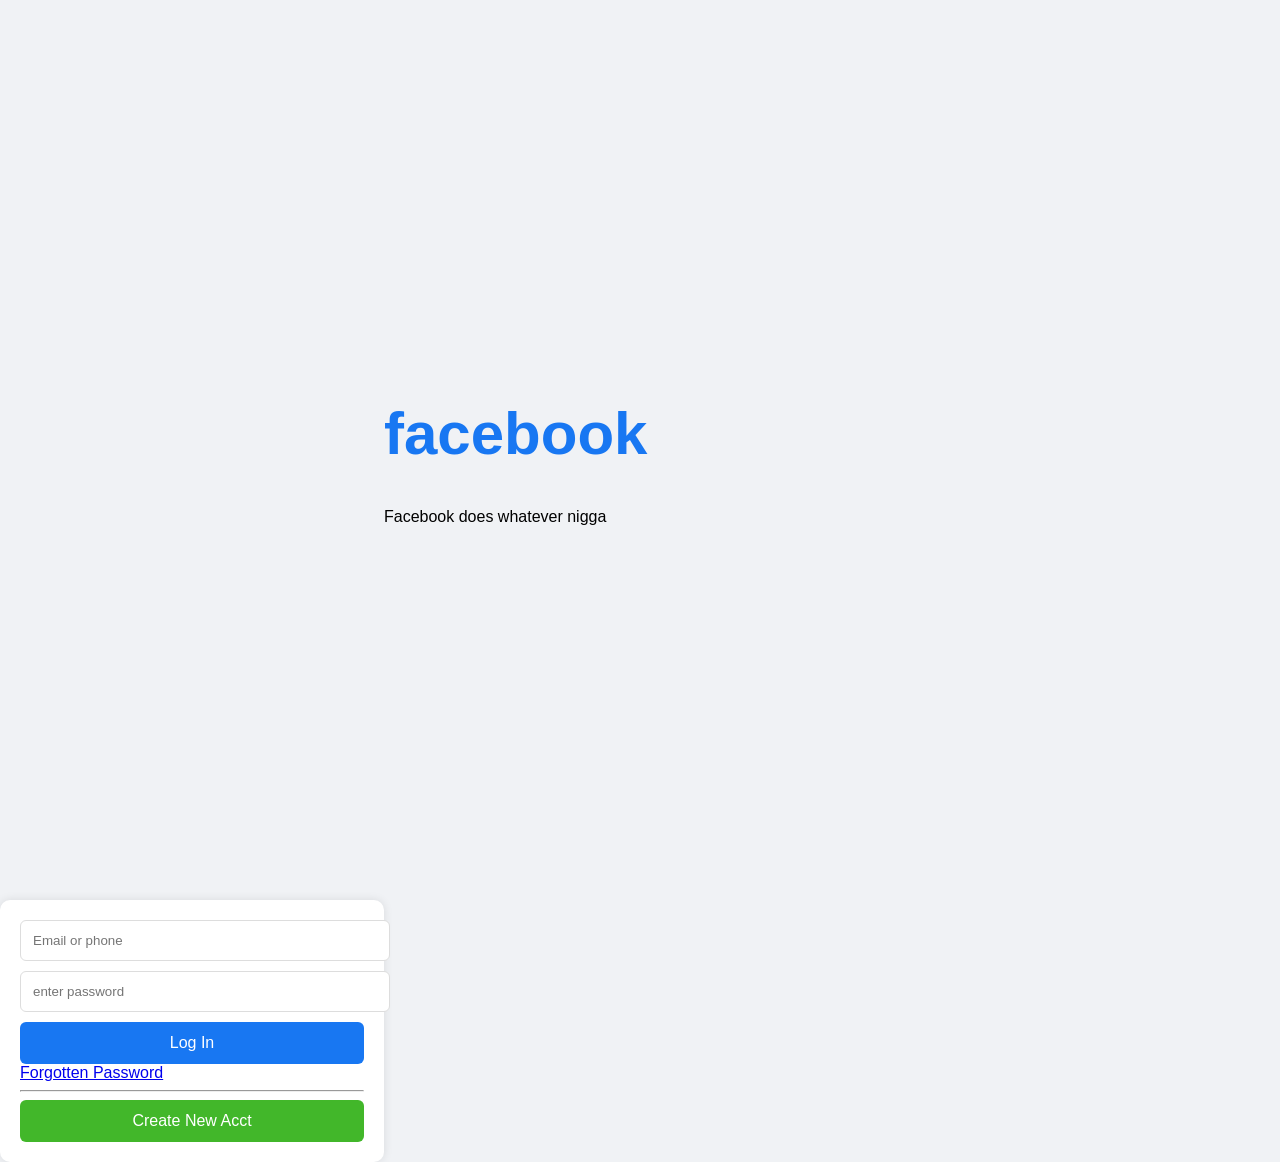
==== index.html @ 6bd6137e "Add files via upload" ====
<!DOCTYPE html>
<html>
    <head>
        <title>Facebook Login</title>
        <link rel="stylesheet" href="style.css">
    </head>
    <body>
        <div class="container">
            <div class="left">
            <h1 class="logo">facebook</h1>
            <p>Facebook does whatever nigga</p>
            </div>
        </div>
        <div class="right">
            <form class="login-box">
                <input type="text" placeholder="Email or phone">
                <input type="password" placeholder="enter password">
                <button>Log In</button>
                <a href="#">Forgotten Password</a>
                <hr>
                <button class="create">Create New Acct</button>
            </form>
        </div>
    </body>
</html>
---- style.css ----
body{
margin: 0;
font-family: Arial, helvetica, sans-serif;
background: #f0f2f5;
}
.container{
    display: flex;
    justify-content: center;
    align-items: center;
    height: 100vh;
}
.left{
    width: 40%;
}
.logo{
color: #1877f2;
font-size: 60px;
}
.right{
    width: 30%;
}
.login-box{
    background: white;
    padding: 20px;
    border-radius: 10px;
    box-shadow: 0 0 10px rgba(0,0,0,0.1);
}
input{
    width: 100%;
    padding: 12px;
    margin-bottom: 10px;
    border: 1px solid #ddd;
    border-radius: 6px;
}
button{
    width: 100%;
    padding: 12px;
    background: #1877f2;
    color: white;
    border: none;
    border-radius: 6px;
    font-size: 16px;
}
.create{
    background: #42b72a;
}
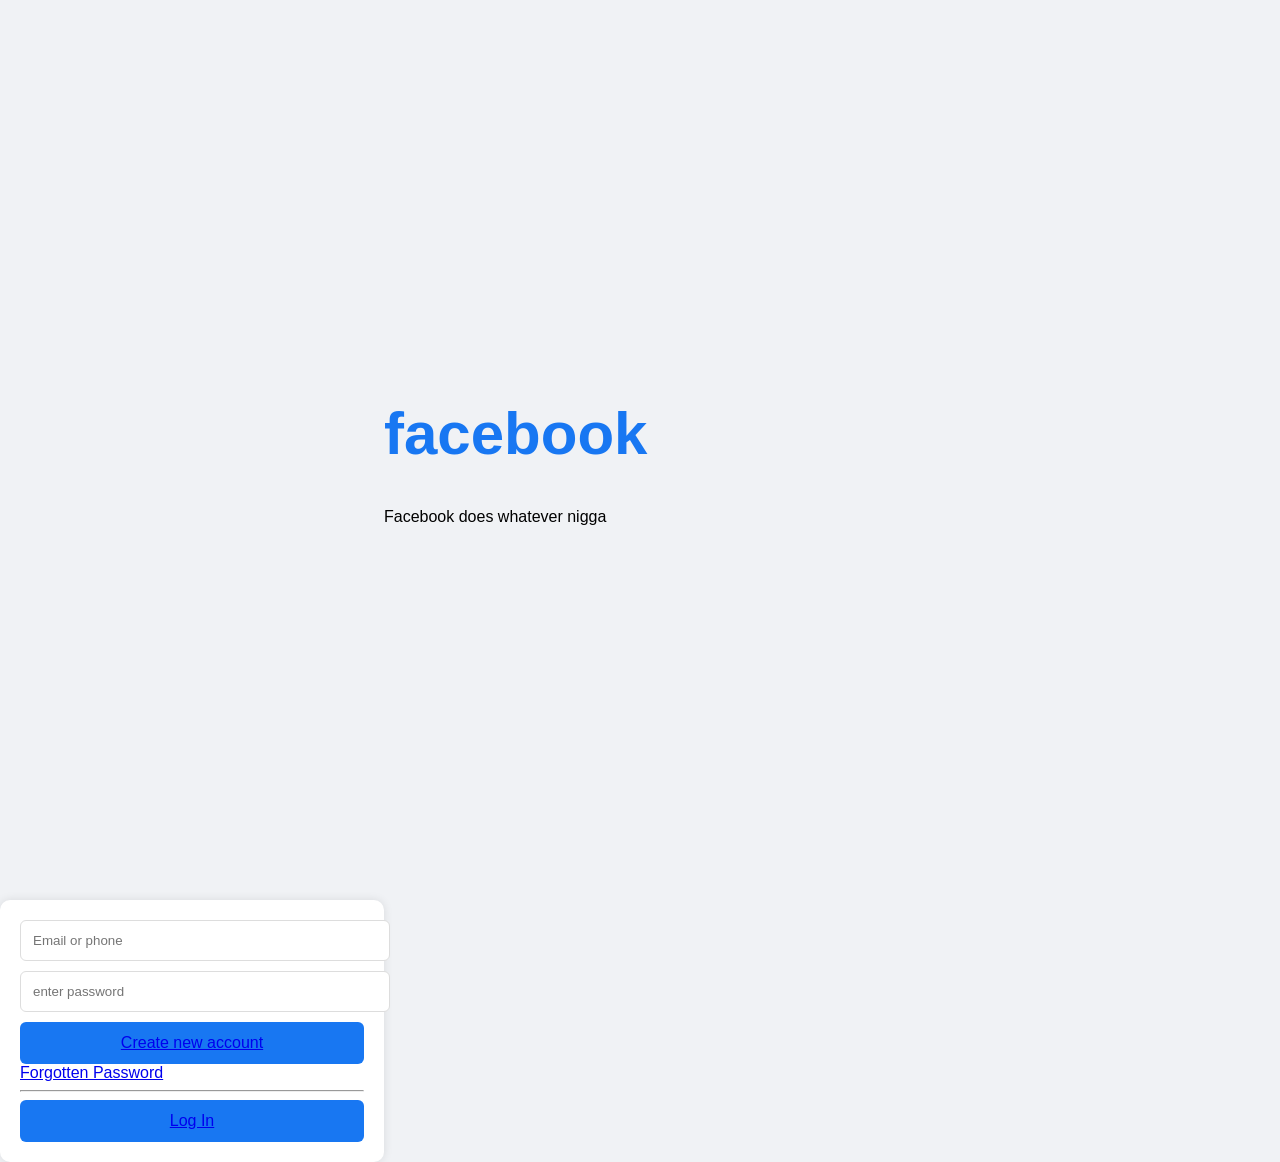
==== commit bd9347af: "Add files via upload" ====
--- a/index.html
+++ b/index.html
@@ -15,10 +15,10 @@
             <form class="login-box">
                 <input type="text" placeholder="Email or phone">
                 <input type="password" placeholder="enter password">
-                <button>Log In</button>
+                <button><a href="signup.html">Create new account</a></button>
                 <a href="#">Forgotten Password</a>
                 <hr>
-                <button class="create">Create New Acct</button>
+                <button><a href="home.html">Log In</a></button>
             </form>
         </div>
     </body>
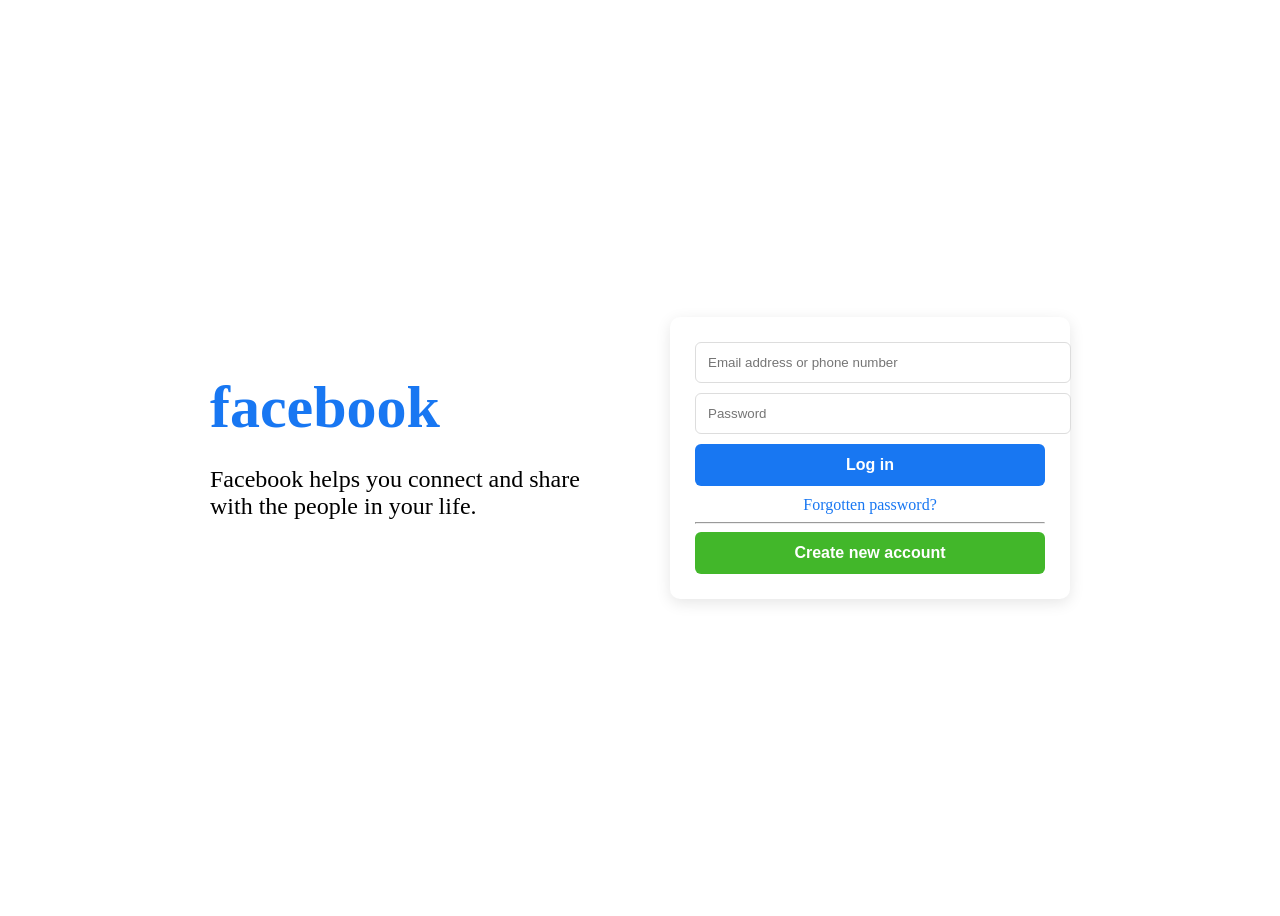
==== commit 9c16d8f0: "Add files via upload" ====
--- a/index.html
+++ b/index.html
@@ -1,25 +1,41 @@
 <!DOCTYPE html>
-<html>
-    <head>
-        <title>Facebook Login</title>
-        <link rel="stylesheet" href="style.css">
-    </head>
-    <body>
-        <div class="container">
-            <div class="left">
-            <h1 class="logo">facebook</h1>
-            <p>Facebook does whatever nigga</p>
-            </div>
-        </div>
-        <div class="right">
-            <form class="login-box">
-                <input type="text" placeholder="Email or phone">
-                <input type="password" placeholder="enter password">
-                <button><a href="signup.html">Create new account</a></button>
-                <a href="#">Forgotten Password</a>
-                <hr>
-                <button><a href="home.html">Log In</a></button>
-            </form>
-        </div>
-    </body>
-</html>+<html lang="en">
+<head>
+  <meta charset="UTF-8">
+  <title>Facebook - Login</title>
+  <link rel="stylesheet" href="style.css">
+</head>
+<body>
+
+<div class="container">
+
+  <div class="left">
+    <h1 class="logo">facebook</h1>
+    <p class="tagline">Facebook helps you connect and share with the people in your life.</p>
+  </div>
+
+  <div class="right">
+    <div class="login-box">
+
+      <form id="loginForm">
+        <input type="text" placeholder="Email address or phone number" required>
+        <input type="password" placeholder="Password" required>
+
+        <button type="submit" class="login-btn">Log in</button>
+      </form>
+
+      <a href="#" class="forgot">Forgotten password?</a>
+
+      <hr>
+
+      <button class="create-btn" onclick="goToSignup()">Create new account</button>
+
+    </div>
+  </div>
+
+</div>
+
+<script src="script.js"></script>
+</body>
+</html>
+
--- a/style.css
+++ b/style.css
@@ -1,46 +1,197 @@
-body{
-margin: 0;
-font-family: Arial, helvetica, sans-serif;
-background: #f0f2f5;
+<style>
+body {
+  margin: 0;
+  font-family: Arial, Helvetica, sans-serif;
+  background: #f0f2f5;
 }
-.container{
-    display: flex;
-    justify-content: center;
-    align-items: center;
-    height: 100vh;
+
+/* LOGIN PAGE */
+.container {
+  display: flex;
+  justify-content: center;
+  align-items: center;
+  height: 100vh;
+  gap: 60px;
 }
-.left{
-    width: 40%;
+
+.logo {
+  color: #1877f2;
+  font-size: 60px;
+  margin: 0;
 }
-.logo{
-color: #1877f2;
-font-size: 60px;
+
+.tagline {
+  font-size: 24px;
+  width: 400px;
 }
-.right{
-    width: 30%;
+
+.login-box {
+  background: white;
+  padding: 25px;
+  width: 350px;
+  border-radius: 10px;
+  box-shadow: 0 4px 15px rgba(0,0,0,0.1);
 }
-.login-box{
-    background: white;
-    padding: 20px;
-    border-radius: 10px;
-    box-shadow: 0 0 10px rgba(0,0,0,0.1);
+
+.login-box input {
+  width: 100%;
+  padding: 12px;
+  margin-bottom: 10px;
+  border: 1px solid #ddd;
+  border-radius: 6px;
 }
-input{
-    width: 100%;
-    padding: 12px;
-    margin-bottom: 10px;
-    border: 1px solid #ddd;
-    border-radius: 6px;
+
+.login-btn {
+  width: 100%;
+  padding: 12px;
+  background: #1877f2;
+  color: white;
+  border: none;
+  border-radius: 6px;
+  font-size: 16px;
+  font-weight: bold;
 }
-button{
-    width: 100%;
-    padding: 12px;
-    background: #1877f2;
-    color: white;
-    border: none;
-    border-radius: 6px;
-    font-size: 16px;
+
+.forgot {
+  display: block;
+  text-align: center;
+  margin-top: 10px;
+  color: #1877f2;
+  text-decoration: none;
 }
-.create{
-    background: #42b72a;
-}+
+.create-btn {
+  width: 100%;
+  padding: 12px;
+  background: #42b72a;
+  color: white;
+  border: none;
+  border-radius: 6px;
+  font-size: 16px;
+  font-weight: bold;
+}
+
+/* SIGNUP PAGE */
+.signup-container {
+  display: flex;
+  justify-content: center;
+  align-items: center;
+  height: 100vh;
+}
+
+.signup-box {
+  background: white;
+  padding: 30px;
+  width: 400px;
+  border-radius: 10px;
+  box-shadow: 0 4px 15px rgba(0,0,0,0.1);
+}
+
+.logo-center {
+  color: #1877f2;
+  text-align: center;
+}
+
+.row {
+  display: flex;
+  gap: 10px;
+}
+
+.signup-box input {
+  width: 100%;
+  padding: 10px;
+  margin-bottom: 10px;
+  border: 1px solid #ddd;
+  border-radius: 6px;
+}
+
+.signup-btn {
+  width: 100%;
+  padding: 12px;
+  background: #42b72a;
+  color: white;
+  border: none;
+  border-radius: 6px;
+  font-size: 16px;
+  font-weight: bold;
+}
+
+.gender {
+  display: flex;
+  gap: 10px;
+  margin-bottom: 10px;
+}
+
+.login-link {
+  text-align: center;
+}
+
+/* HOMEPAGE */
+.topbar {
+  background: white;
+  display: flex;
+  justify-content: space-between;
+  padding: 15px 30px;
+  box-shadow: 0 2px 10px rgba(0,0,0,0.1);
+}
+
+.logo-small {
+  color: #1877f2;
+}
+
+.logout {
+  background: #1877f2;
+  color: white;
+  border: none;
+  padding: 10px 15px;
+  border-radius: 6px;
+}
+
+.home-container {
+  display: flex;
+  padding: 20px;
+  gap: 20px;
+}
+
+.sidebar {
+  width: 250px;
+  background: white;
+  padding: 20px;
+  border-radius: 10px;
+}
+
+.feed {
+  flex: 1;
+}
+
+.post-box {
+  background: white;
+  padding: 15px;
+  border-radius: 10px;
+  margin-bottom: 20px;
+}
+
+.post-box textarea {
+  width: 100%;
+  height: 80px;
+  border: 1px solid #ddd;
+  border-radius: 6px;
+  padding: 10px;
+}
+
+.post-box button {
+  margin-top: 10px;
+  padding: 10px 15px;
+  background: #1877f2;
+  color: white;
+  border: none;
+  border-radius: 6px;
+}
+
+.post {
+  background: white;
+  padding: 15px;
+  border-radius: 10px;
+  margin-bottom: 15px;
+}
+</style>
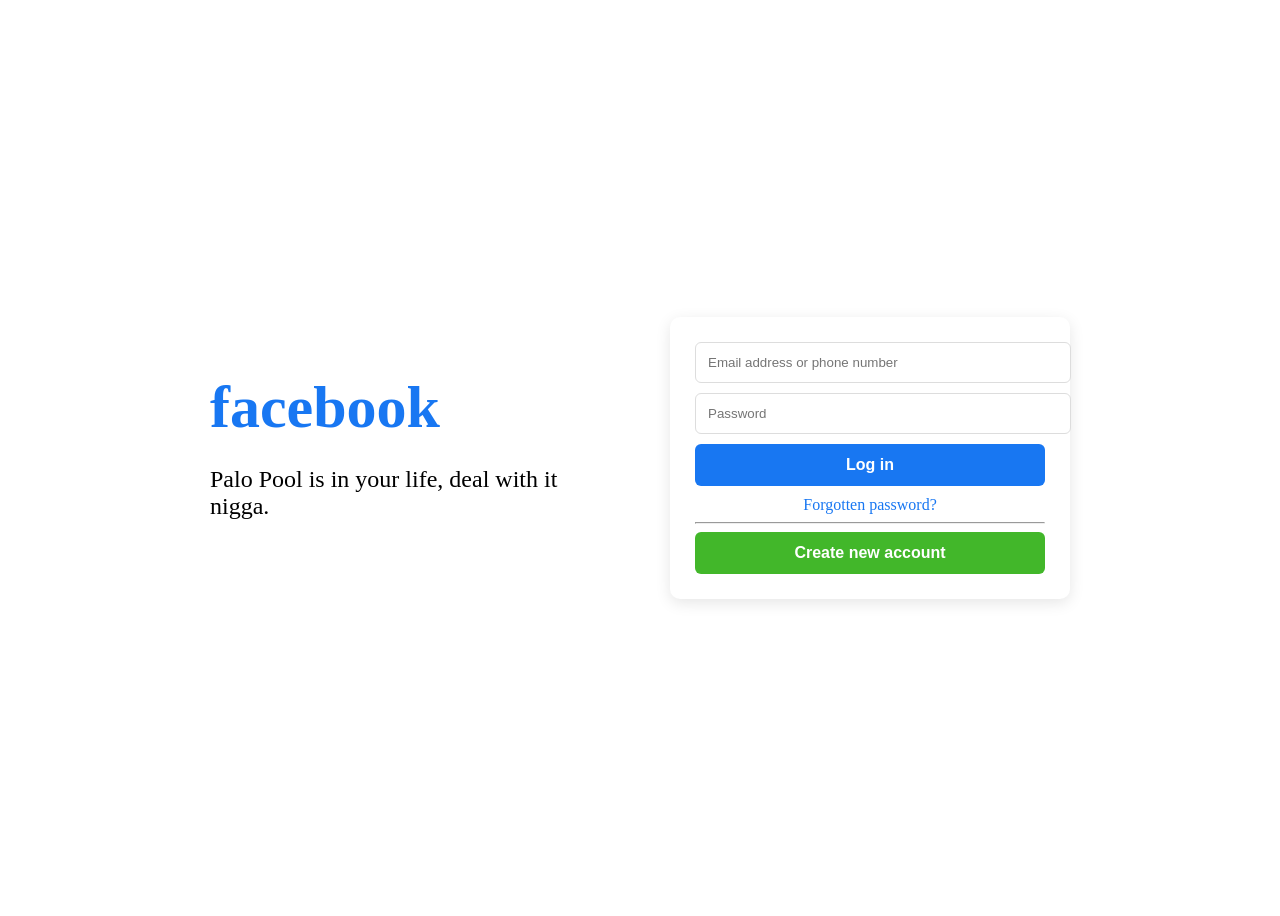
==== commit 771129d6: "Add files via upload" ====
--- a/index.html
+++ b/index.html
@@ -11,7 +11,7 @@
 
   <div class="left">
     <h1 class="logo">facebook</h1>
-    <p class="tagline">Facebook helps you connect and share with the people in your life.</p>
+    <p class="tagline">Palo Pool is in your life, deal with it nigga.</p>
   </div>
 
   <div class="right">
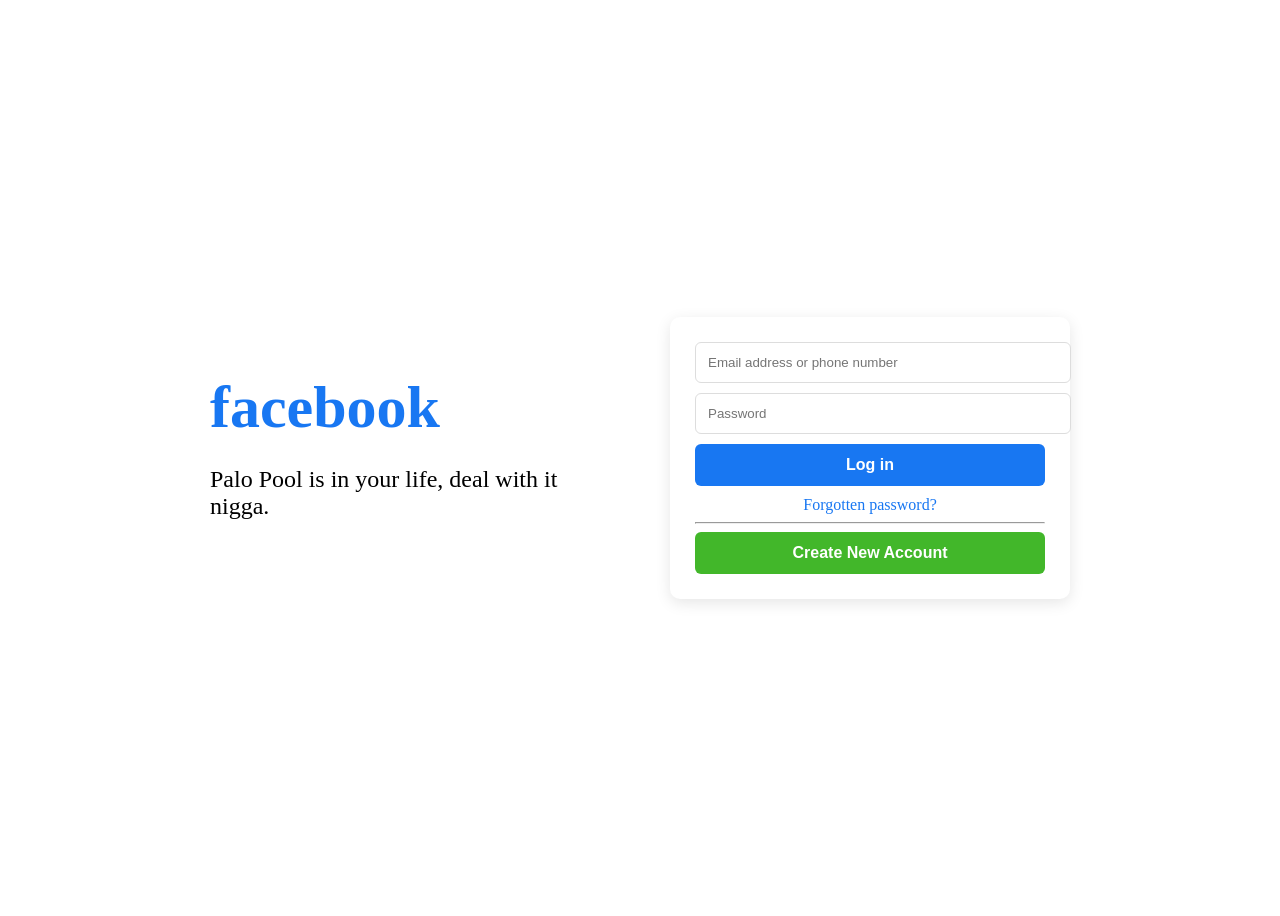
==== commit b7fae6c9: "Add files via upload" ====
--- a/index.html
+++ b/index.html
@@ -28,7 +28,8 @@
 
       <hr>
 
-      <button class="create-btn" onclick="goToSignup()">Create new account</button>
+      <a href="signup.html"><button class="create-btn">Create New Account</button>
+    </a>
 
     </div>
   </div>
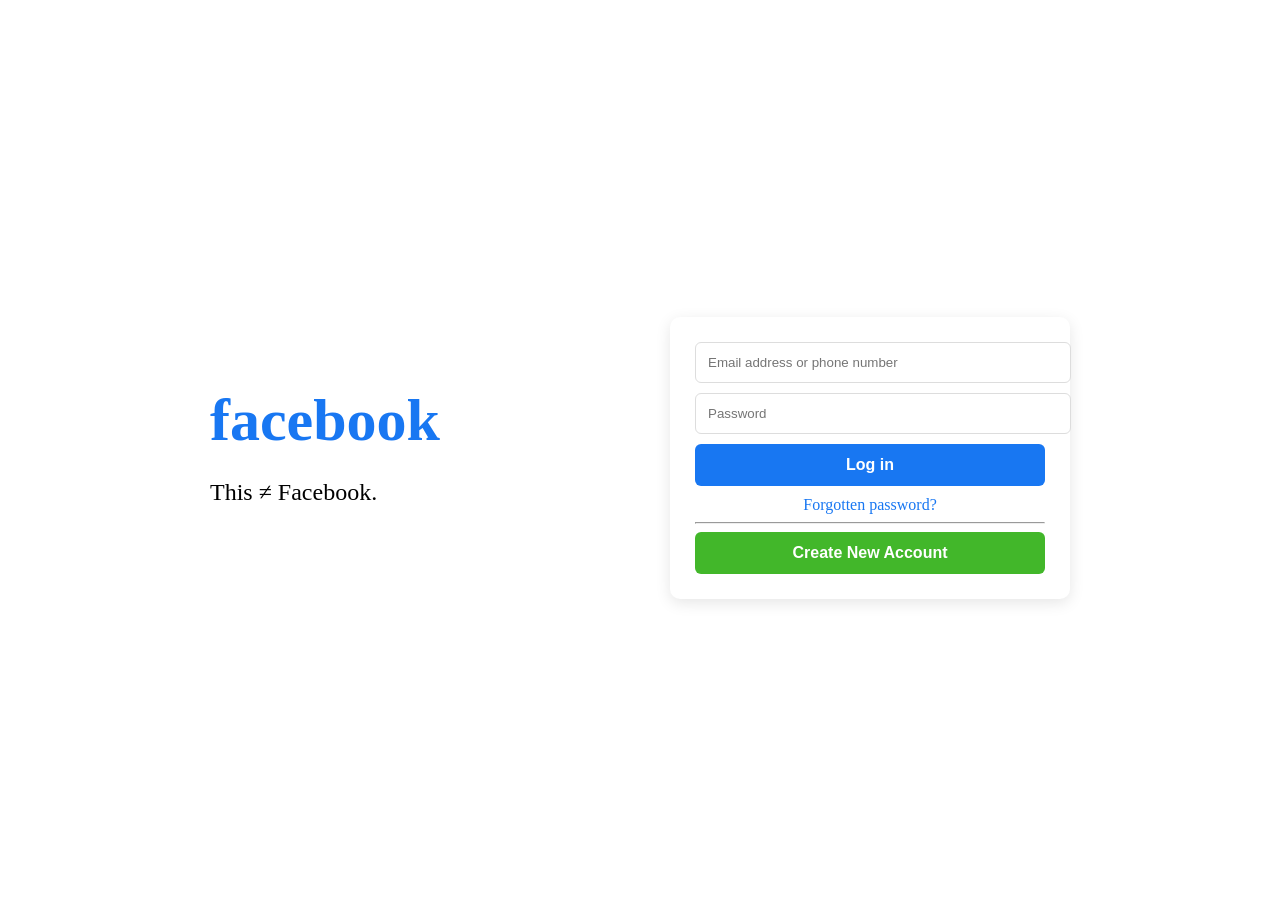
==== commit 5378a10a: "Add files via upload" ====
--- a/index.html
+++ b/index.html
@@ -11,16 +11,15 @@
 
   <div class="left">
     <h1 class="logo">facebook</h1>
-    <p class="tagline">Palo Pool is in your life, deal with it nigga.</p>
+    <p class="tagline">This ≠ Facebook.</p>
   </div>
 
   <div class="right">
     <div class="login-box">
 
       <form id="loginForm">
-        <input type="text" placeholder="Email address or phone number" required>
-        <input type="password" placeholder="Password" required>
-
+        <input type="text" id="loginEmail" placeholder="Email address or phone number" required>
+<input type="password" id="loginPassword" placeholder="Password" required>
         <button type="submit" class="login-btn">Log in</button>
       </form>
 
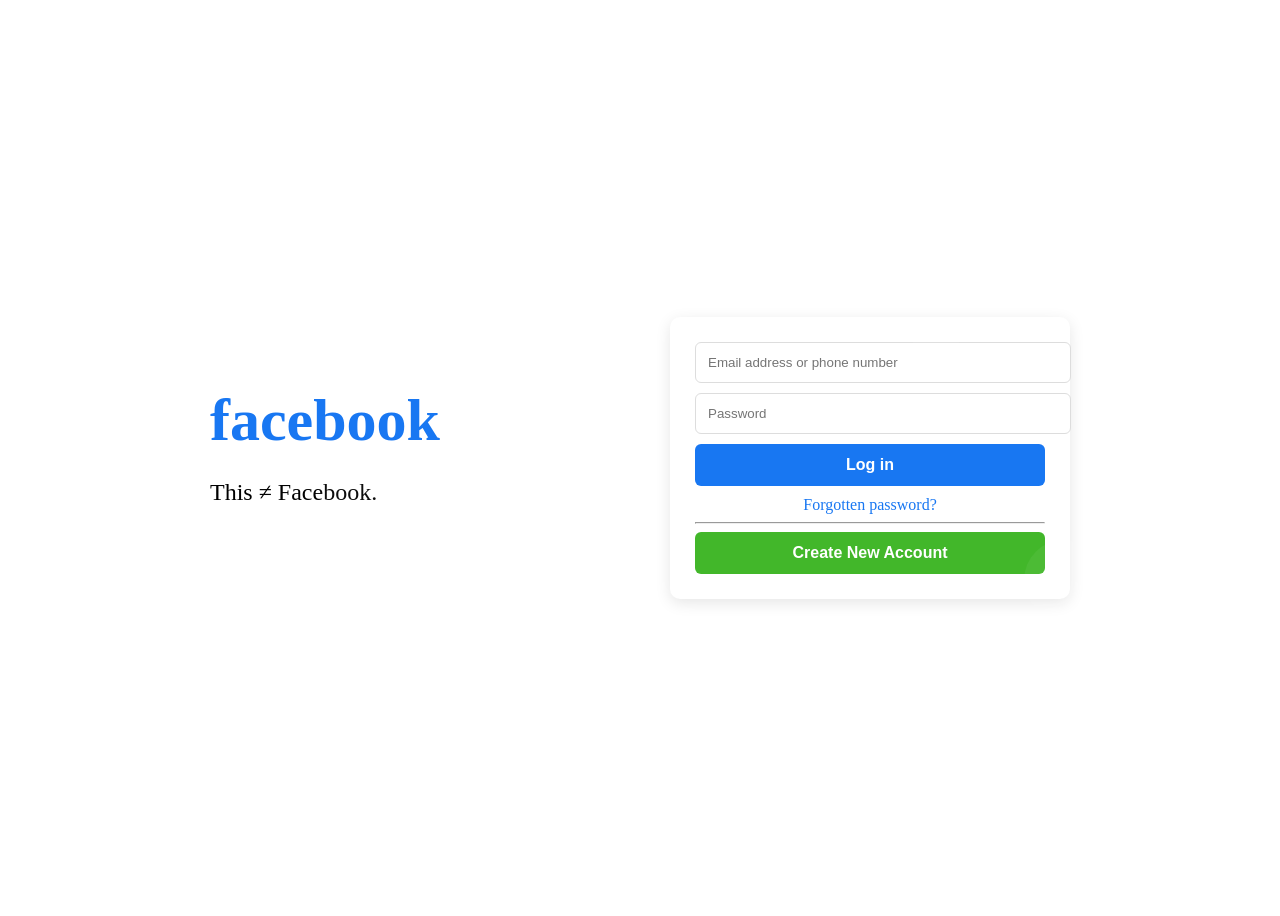
==== commit a4d18e3b: "Add files via upload" ====
--- a/index.html
+++ b/index.html
@@ -6,6 +6,11 @@
   <link rel="stylesheet" href="style.css">
 </head>
 <body>
+<div class="shape"></div>
+<div class="shape"></div>
+<div class="shape"></div>
+<div class="shape"></div>
+<div class="shape"></div>
 
 <div class="container">
 
--- a/style.css
+++ b/style.css
@@ -1,8 +1,47 @@
 <style>
+/* Professional Animated Background */
 body {
   margin: 0;
-  font-family: Arial, Helvetica, sans-serif;
-  background: #f0f2f5;
+  height: 100vh;
+  overflow: hidden;
+  font-family: 'Arial', sans-serif;
+
+  /* Base gradient */
+  background: linear-gradient(120deg, #0f2027, #203a43, #2c5364);
+  background-size: 400% 400%;
+  animation: gradientMove 20s ease infinite;
+}
+
+/* Animated floating shapes */
+.shape {
+  position: absolute;
+  width: 80px;
+  height: 80px;
+  background: rgba(255, 255, 255, 0.05);
+  border-radius: 50%;
+  animation: floatShapes 25s linear infinite;
+}
+
+.shape:nth-child(1) { top: 10%; left: 15%; animation-delay: 0s; }
+.shape:nth-child(2) { top: 50%; left: 25%; animation-delay: 5s; }
+.shape:nth-child(3) { top: 30%; left: 70%; animation-delay: 10s; }
+.shape:nth-child(4) { top: 80%; left: 40%; animation-delay: 15s; }
+.shape:nth-child(5) { top: 60%; left: 80%; animation-delay: 20s; }
+
+/* Gradient animation */
+@keyframes gradientMove {
+  0% { background-position: 0% 50%; }
+  50% { background-position: 100% 50%; }
+  100% { background-position: 0% 50%; }
+}
+
+/* Floating shapes animation */
+@keyframes floatShapes {
+  0% { transform: translateY(0) translateX(0) rotate(0deg); }
+  25% { transform: translateY(-30px) translateX(20px) rotate(45deg); }
+  50% { transform: translateY(0) translateX(40px) rotate(90deg); }
+  75% { transform: translateY(30px) translateX(20px) rotate(135deg); }
+  100% { transform: translateY(0) translateX(0) rotate(360deg); }
 }
 
 /* LOGIN PAGE */
@@ -194,4 +233,10 @@
   border-radius: 10px;
   margin-bottom: 15px;
 }
+.profile-pic {
+  width: 40px;
+  height: 40px;
+  border-radius: 50%;
+  object-fit: cover;
+}
 </style>
